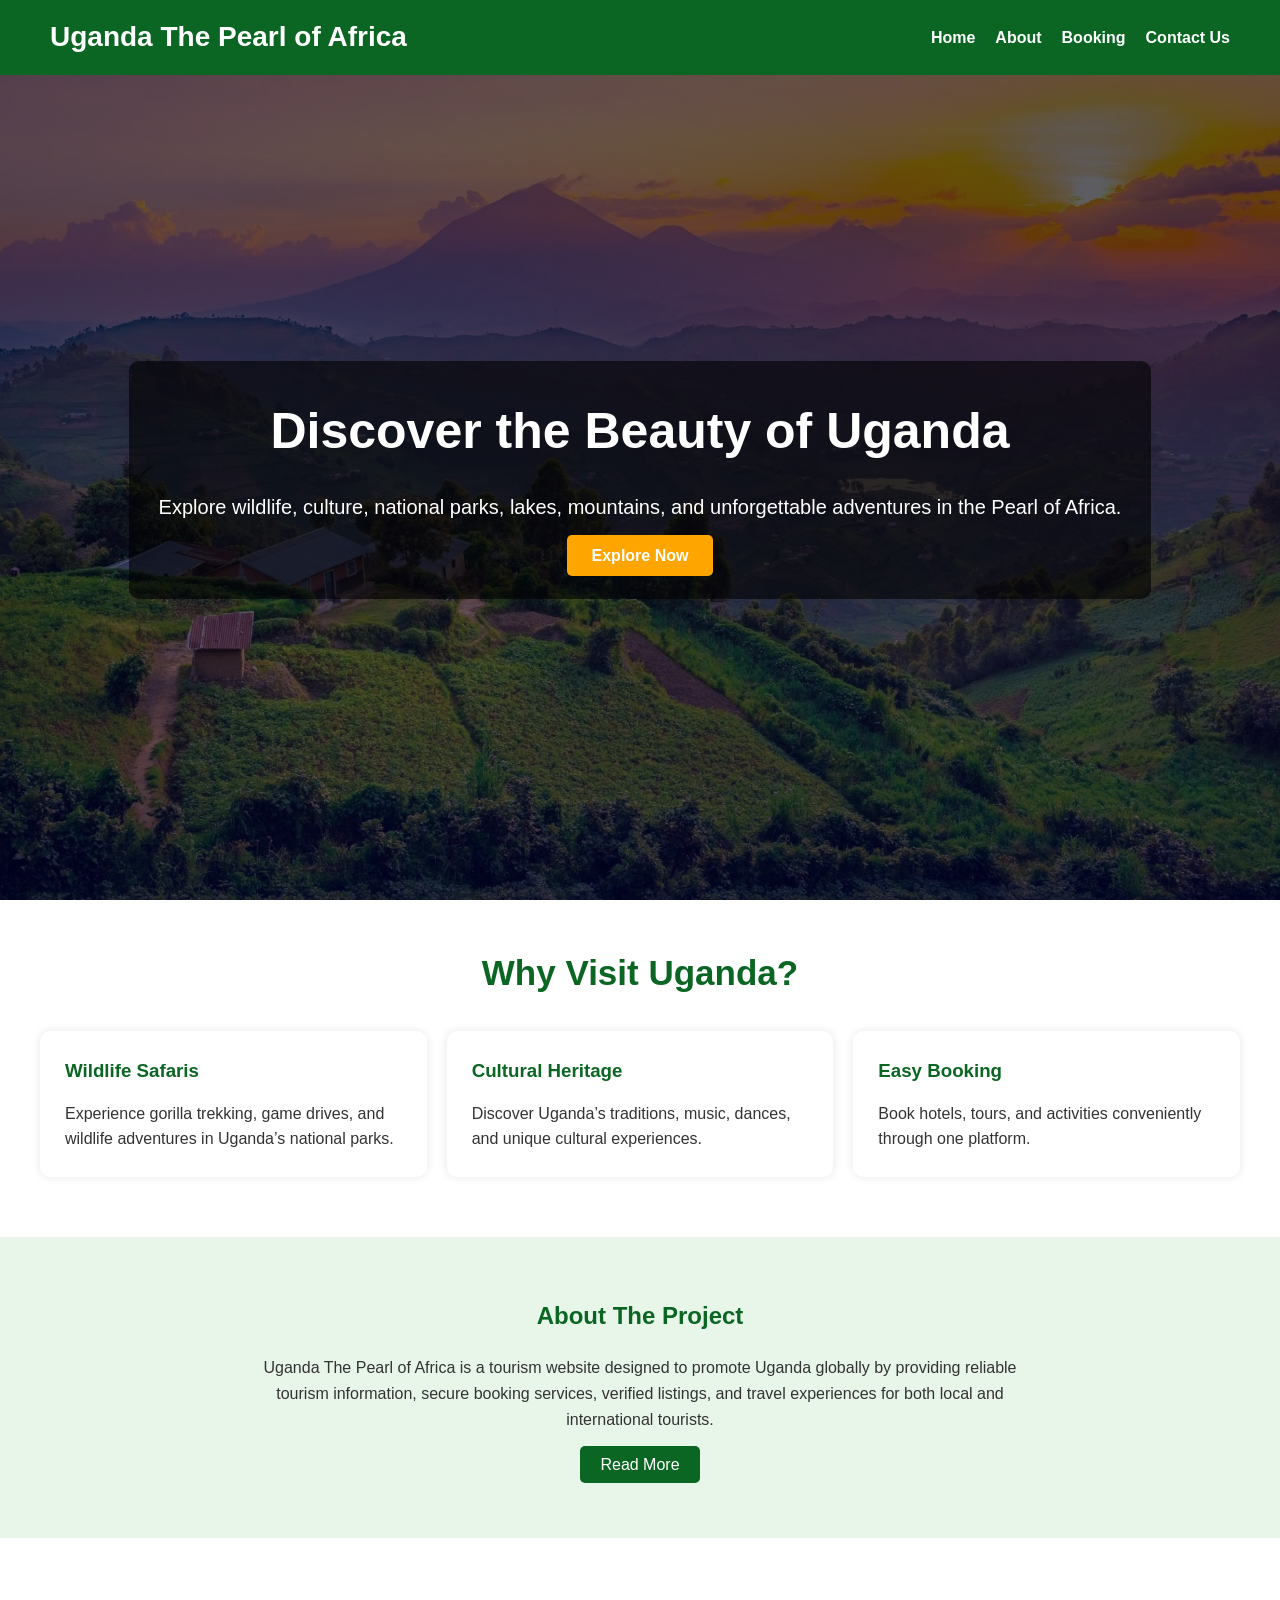
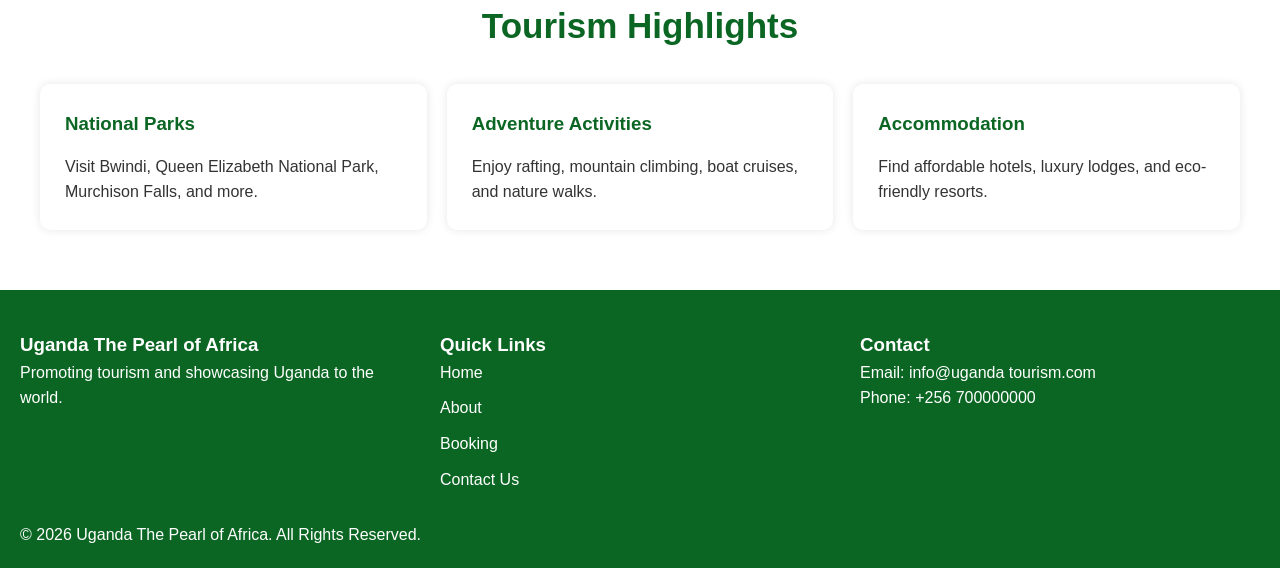
==== index.html @ a4548342 "Add files via upload" ====
<!DOCTYPE html>
<html lang="en">
<head>
    <meta charset="UTF-8" />
    <meta name="viewport" content="width=device-width, initial-scale=1.0" />
    <title>Uganda The Pearl of Africa</title>

    <link rel="stylesheet" href="style.css">
</head>

<body>

    <!-- HEADER -->
    <header class="header">

        <div class="logo">
            <h1>Uganda The Pearl of Africa</h1>
        </div>

        <nav class="navbar">
            <ul class="nav-links">
                <li><a href="#">Home</a></li>
                <li><a href="#">About</a></li>
                <li><a href="#">Booking</a></li>
                <li><a href="#">Contact Us</a></li>
            </ul>
        </nav>

    </header>

    <!-- HERO SECTION -->
    <section class="hero">

        <div class="hero-content">
            <h2>Discover the Beauty of Uganda</h2>

            <p>
                Explore wildlife, culture, national parks, lakes,
                mountains, and unforgettable adventures in the Pearl of Africa.
            </p>

            <a href="#" class="btn">Explore Now</a>
        </div>

    </section>

    <!-- MAIN CONTENT -->
    <main>

        <!-- FEATURES SECTION -->
        <section class="features">

            <h2 class="section-title">Why Visit Uganda?</h2>

            <div class="feature-container">

                <div class="feature-box">
                    <h3>Wildlife Safaris</h3>
                    <p>
                        Experience gorilla trekking, game drives,
                        and wildlife adventures in Uganda’s national parks.
                    </p>
                </div>

                <div class="feature-box">
                    <h3>Cultural Heritage</h3>
                    <p>
                        Discover Uganda’s traditions, music,
                        dances, and unique cultural experiences.
                    </p>
                </div>

                <div class="feature-box">
                    <h3>Easy Booking</h3>
                    <p>
                        Book hotels, tours, and activities
                        conveniently through one platform.
                    </p>
                </div>

            </div>

        </section>

        <!-- ABOUT PREVIEW -->
        <section class="about-preview">

            <div class="about-text">
                <h2>About The Project</h2>

                <p>
                    Uganda The Pearl of Africa is a tourism website
                    designed to promote Uganda globally by providing
                    reliable tourism information, secure booking services,
                    verified listings, and travel experiences for both
                    local and international tourists.
                </p>

                <a href="#" class="btn-secondary">Read More</a>
            </div>

        </section>

        <!-- TOURISM HIGHLIGHTS -->
        <section class="highlights">

            <h2 class="section-title">Tourism Highlights</h2>

            <div class="highlight-grid">

                <div class="highlight-card">
                    <h3>National Parks</h3>
                    <p>
                        Visit Bwindi, Queen Elizabeth National Park,
                        Murchison Falls, and more.
                    </p>
                </div>

                <div class="highlight-card">
                    <h3>Adventure Activities</h3>
                    <p>
                        Enjoy rafting, mountain climbing,
                        boat cruises, and nature walks.
                    </p>
                </div>

                <div class="highlight-card">
                    <h3>Accommodation</h3>
                    <p>
                        Find affordable hotels, luxury lodges,
                        and eco-friendly resorts.
                    </p>
                </div>

            </div>

        </section>

    </main>

    <!-- FOOTER -->
    <footer class="footer">

        <div class="footer-container">

            <div class="footer-box">
                <h3>Uganda The Pearl of Africa</h3>

                <p>
                    Promoting tourism and showcasing Uganda
                    to the world.
                </p>
            </div>

            <div class="footer-box">
                <h3>Quick Links</h3>

                <ul>
                    <li><a href="#">Home</a></li>
                    <li><a href="#">About</a></li>
                    <li><a href="#">Booking</a></li>
                    <li><a href="#">Contact Us</a></li>
                </ul>
            </div>

            <div class="footer-box">
                <h3>Contact</h3>

                <p>Email: info@uganda tourism.com</p>
                <p>Phone: +256 700000000</p>
            </div>

        </div>

        <p class="copyright">
            &copy; 2026 Uganda The Pearl of Africa. All Rights Reserved.
        </p>

    </footer>

</body>
</html>
---- style.css ----
/* UNIVERSAL STYLING */

*{
    margin: 0;
    padding: 0;
    box-sizing: border-box;
}

body{
    font-family: Arial, Helvetica, sans-serif;
    line-height: 1.6;
    background-image:linear-gradient(rgba(0,0,0,0.6),rgba(0,0,50,0.6)),url("/background2.jpg");
    background-size: cover;
    background-position:center;
    background-repeat: no-repeat;
    background-attachment: fixed;
    /* background-color: #f4f4f4; */
    color: #333;
}

/* HEADER */

.header{
     background-color: #0b6623; 
    color: white;

    display: flex;
    justify-content: space-between;
    align-items: center;

    padding: 15px 50px;
}

.logo h1{
    font-size: 28px;
}

.nav-links{
    list-style: none;
    display: flex;
    gap: 20px;
}

.nav-links a{
    text-decoration: none;
    color: white;
    font-weight: bold;
}

.nav-links a:hover{
    color: yellow;
}

/* HERO SECTION */

.hero{
    background-image: url("uganda.jpg");
    background-size: cover;
    background-position: center;

    height: 90vh;

    display: flex;
    justify-content: center;
    align-items: center;

    text-align: center;
    color: white;

    padding: 20px;
}

.hero-content{
    background-color: rgba(0,0,0,0.6);
    padding: 30px;
    border-radius: 10px;
}

.hero-content h2{
    font-size: 50px;
    margin-bottom: 20px;
}

.hero-content p{
    font-size: 20px;
    margin-bottom: 20px;
}

.btn{
    background-color: orange;
    color: white;
    padding: 12px 25px;
    text-decoration: none;
    border-radius: 5px;
    font-weight: bold;
}

.btn:hover{
    background-color: darkorange;
}

/* SECTION TITLE */

.section-title{
    text-align: center;
    margin-bottom: 30px;
    font-size: 35px;
    color: #0b6623;
}

/* FEATURES */

.features{
    padding: 60px 40px;
}

.feature-container{
    display: flex;
    gap: 20px;
}

.feature-box{
    background-color: white;
    padding: 25px;
    border-radius: 10px;
    flex: 1;
    box-shadow: 0 0 10px rgba(0,0,0,0.1);
}

.feature-box h3{
    margin-bottom: 15px;
    color: #0b6623;
}

/* ABOUT PREVIEW */

.about-preview{
    background-color: #e8f5e9;
    padding: 60px 40px;
    text-align: center;
}

.about-text h2{
    margin-bottom: 20px;
    color: #0b6623;
}

.about-text p{
    max-width: 800px;
    margin: auto;
    margin-bottom: 20px;
}

.btn-secondary{
    background-color: #0b6623;
    color: white;
    padding: 10px 20px;
    text-decoration: none;
    border-radius: 5px;
}

.btn-secondary:hover{
    background-color: #084d1a;
}

/* HIGHLIGHTS */

.highlights{
    padding: 60px 40px;
}

.highlight-grid{
    display: grid;
    grid-template-columns: repeat(3, 1fr);
    gap: 20px;
}

.highlight-card{
    background-color: white;
    padding: 25px;
    border-radius: 10px;
    box-shadow: 0 0 10px rgba(0,0,0,0.1);
}

.highlight-card h3{
    margin-bottom: 15px;
    color: #0b6623;
}

/* FOOTER */

.footer{
    background-color: #0b6623;
    color: white;
    padding: 40px 20px 20px;
}

.footer-container{
    display: flex;
    justify-content: space-between;
    gap: 20px;
    margin-bottom: 20px;
}

.footer-box{
    flex: 1;
}

.footer-box ul{
    list-style: none;
}

.footer-box ul li{
    margin-bottom: 10px;
}

.footer-box ul li a{
    color: white;
    text-decoration: none;
}

.footer-box ul li a:hover{
    color: yellow;
}

copyright{
    text-align: center;
}


/* TABLET RESPONSIVENESS */


@media(max-width: 992px){

    .header{
        flex-direction: column;
        text-align: center;
    }

    .nav-links{
        margin-top: 15px;
        flex-wrap: wrap;
        justify-content: center;
    }

    .feature-container{
        flex-direction: column;
    }

    .highlight-grid{
        grid-template-columns: repeat(2,1fr);
    }

    .footer-container{
        flex-direction: column;
    }

    .hero-content h2{
        font-size: 40px;
    }
}


/* PHONE RESPONSIVENESS */


@media(max-width: 600px){

    .header{
        padding: 15px 20px;
    }

    .logo h1{
        font-size: 22px;
    }

    .nav-links{
        flex-direction: column;
        gap: 10px;
    }

    .hero{
        height: 70vh;
    }

    .hero-content h2{
        font-size: 30px;
    }

    .hero-content p{
        font-size: 16px;
    }

    .features,
    .about-preview,
    .highlights{
        padding: 40px 20px;
    }

    .highlight-grid{
        grid-template-columns: 1fr;
    }

    .section-title{
        font-size: 28px;
    }
}
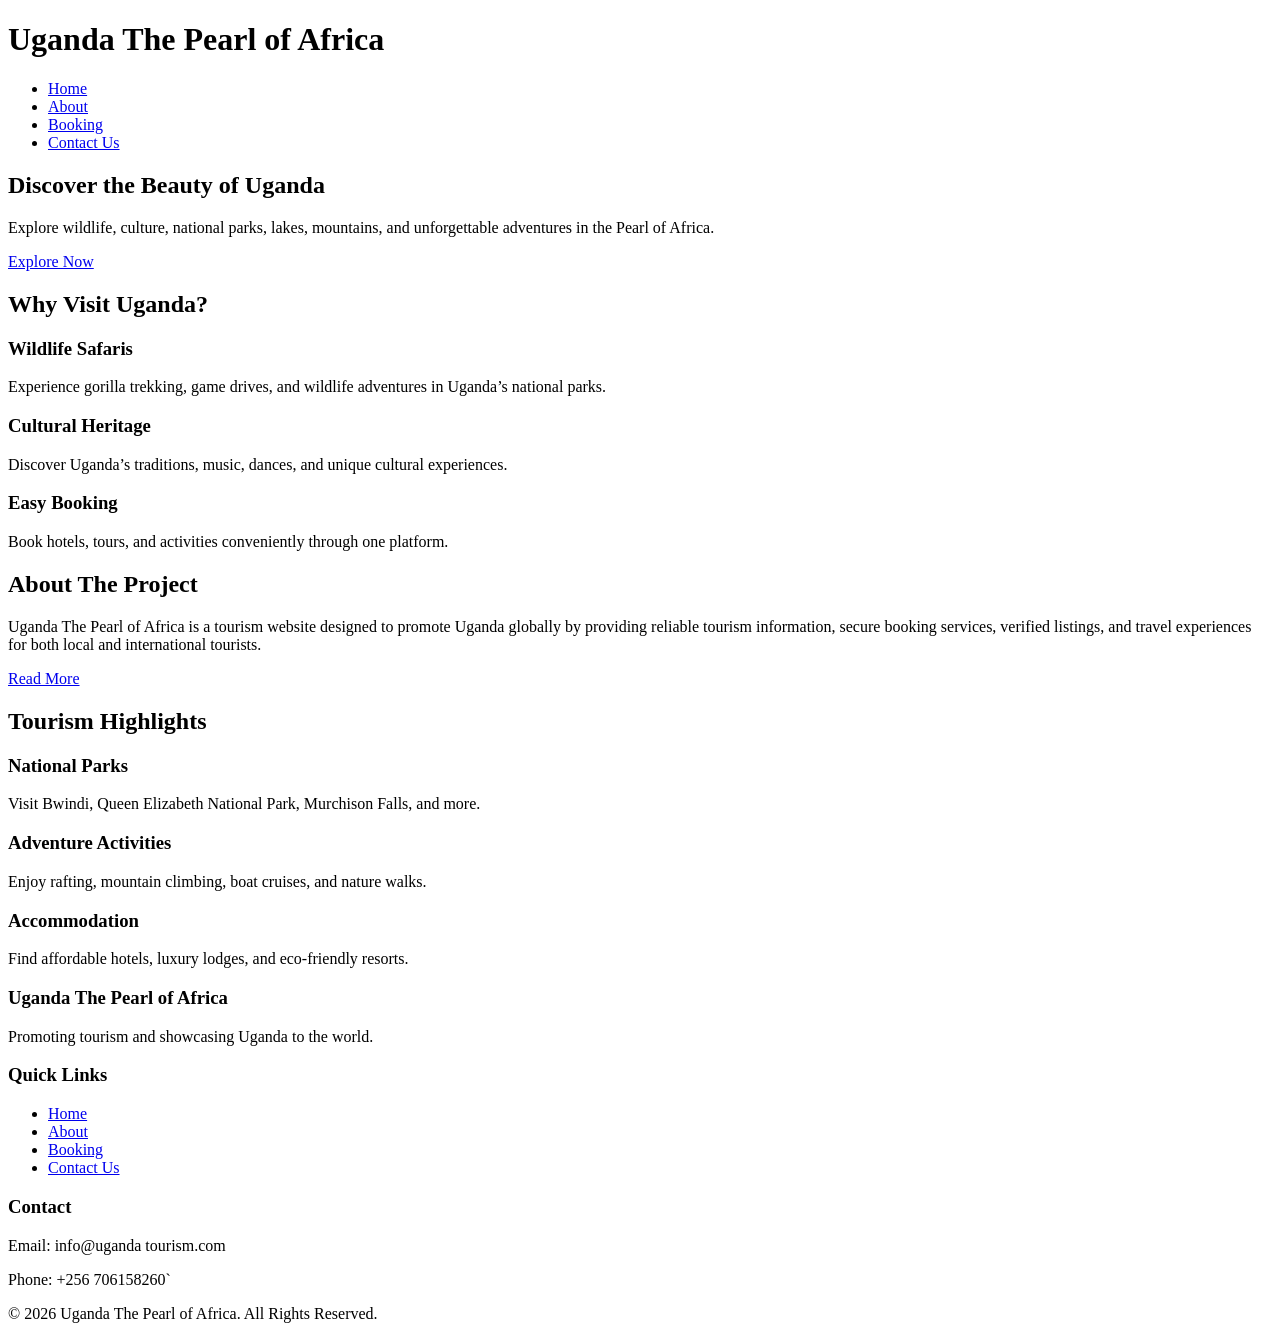
==== commit 58a16c6f: "Add files via upload" ====
--- a/index.html
+++ b/index.html
@@ -14,15 +14,16 @@
     <header class="header">
 
         <div class="logo">
+            <!-- <img src="Uganda1.png" alt="UgandaFlag" class="logo-img"> -->
             <h1>Uganda The Pearl of Africa</h1>
         </div>
 
         <nav class="navbar">
             <ul class="nav-links">
-                <li><a href="#">Home</a></li>
-                <li><a href="#">About</a></li>
+                <li><a href="index.html">Home</a></li>
+                <li><a href="about.html">About</a></li>
                 <li><a href="#">Booking</a></li>
-                <li><a href="#">Contact Us</a></li>
+                <li><a href="contact.html">Contact Us</a></li>
             </ul>
         </nav>
 
@@ -39,7 +40,7 @@
                 mountains, and unforgettable adventures in the Pearl of Africa.
             </p>
 
-            <a href="#" class="btn">Explore Now</a>
+            <a href="about.html" class="btn">Explore Now</a>
         </div>
 
     </section>
@@ -167,7 +168,7 @@
                 <h3>Contact</h3>
 
                 <p>Email: info@uganda tourism.com</p>
-                <p>Phone: +256 700000000</p>
+                <p>Phone: +256 706158260`</p>
             </div>
 
         </div>
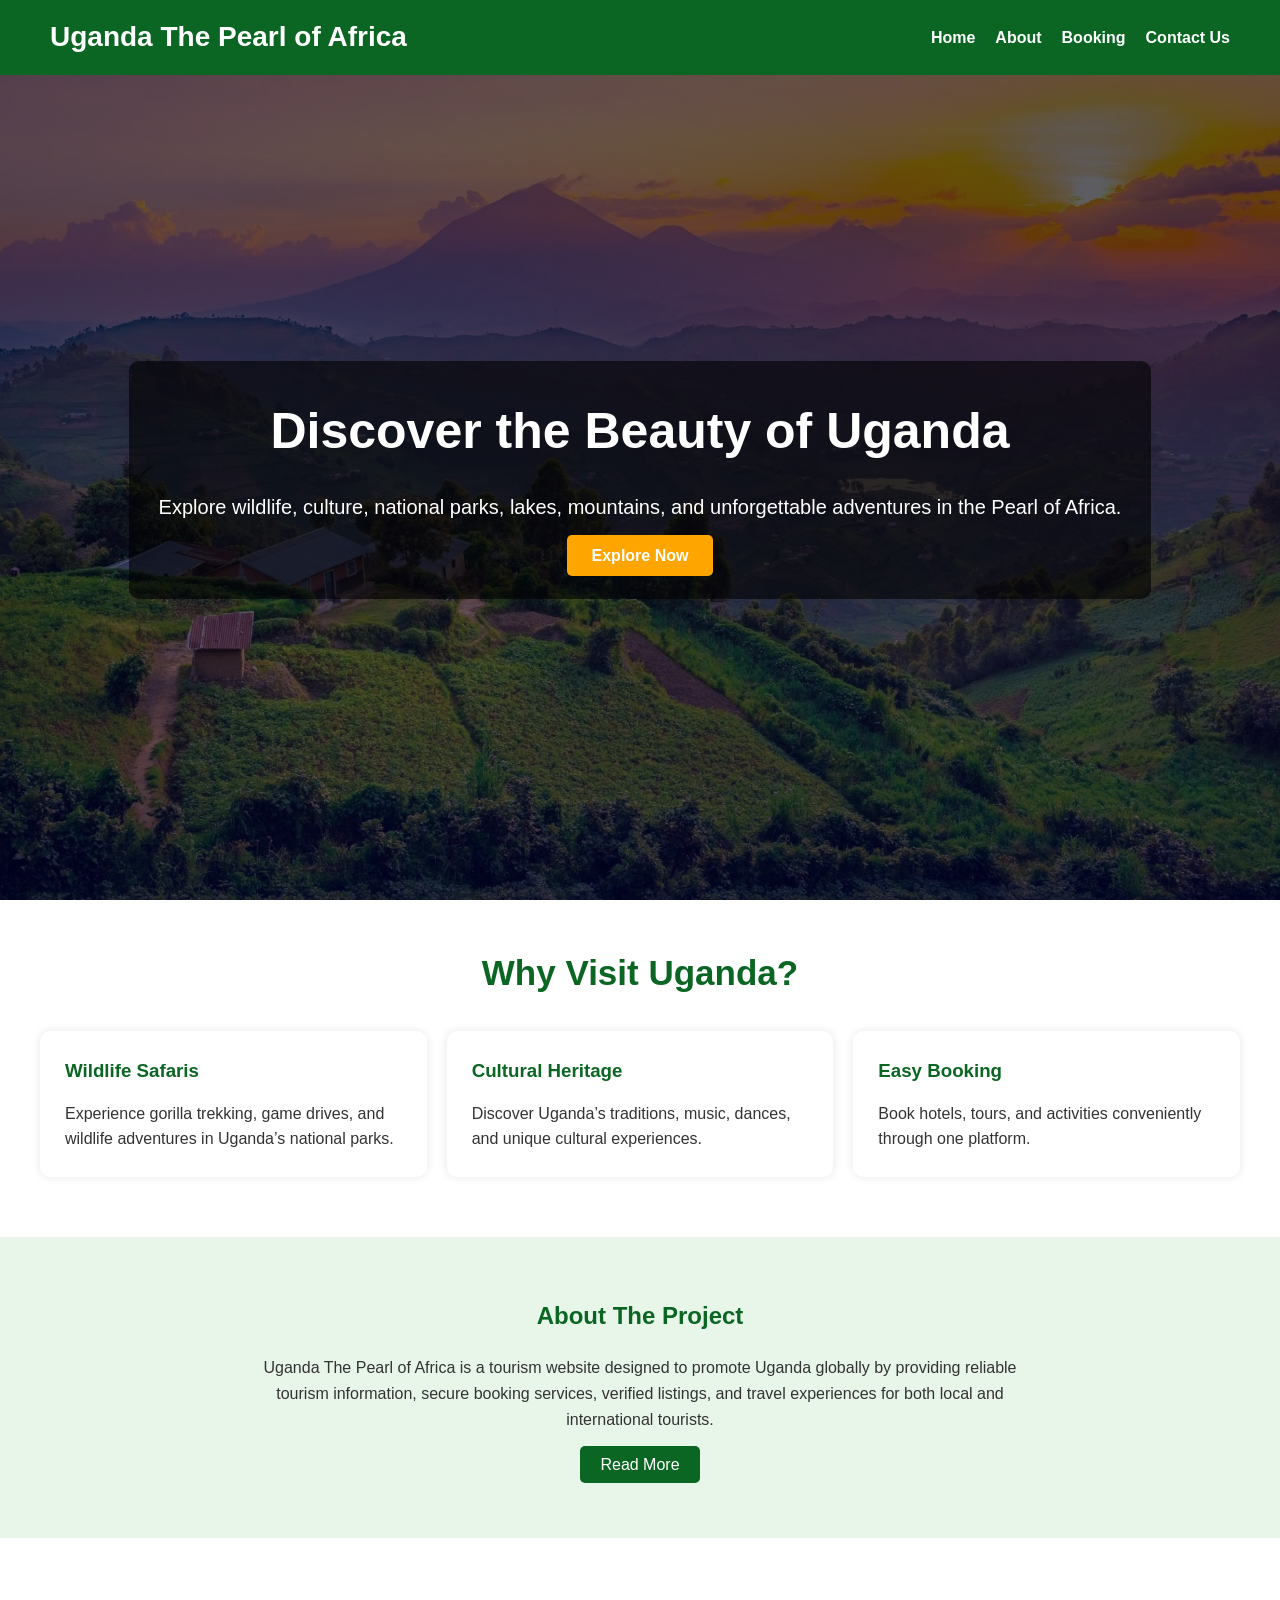
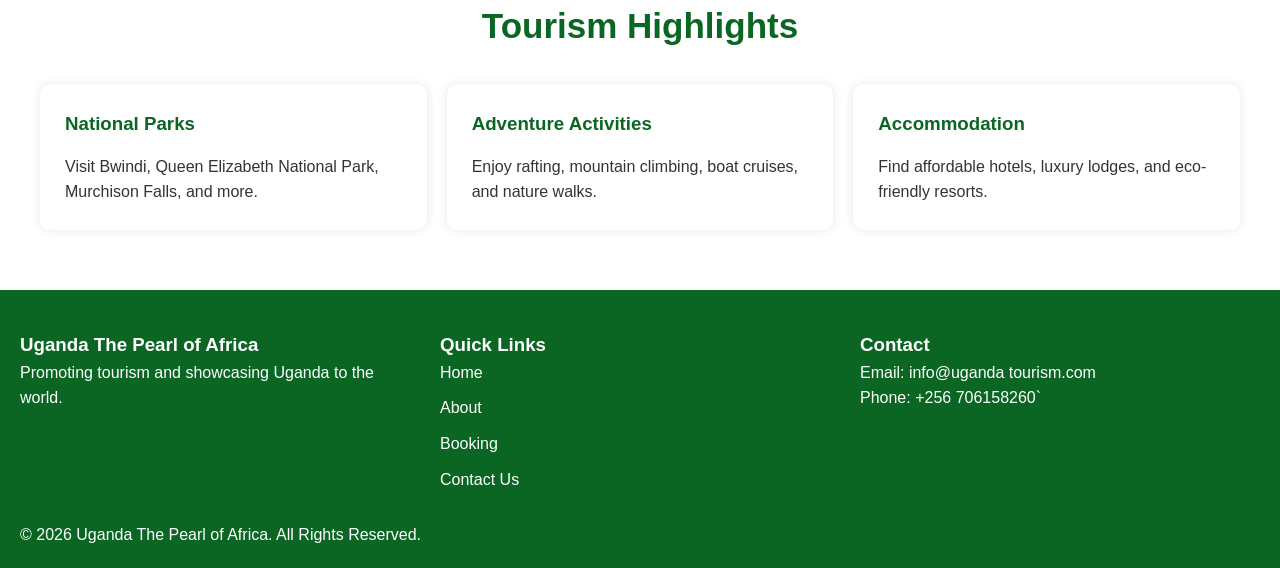
==== commit ff211250: "Update index.html" ====
--- a/index.html
+++ b/index.html
@@ -22,7 +22,7 @@
             <ul class="nav-links">
                 <li><a href="index.html">Home</a></li>
                 <li><a href="about.html">About</a></li>
-                <li><a href="#">Booking</a></li>
+                <li><a href="booking.html">Booking</a></li>
                 <li><a href="contact.html">Contact Us</a></li>
             </ul>
         </nav>
@@ -180,4 +180,4 @@
     </footer>
 
 </body>
-</html>+</html>
--- a/style.css
+++ b/style.css
@@ -0,0 +1,321 @@
+/* UNIVERSAL STYLING */
+
+*{
+    margin: 0;
+    padding: 0;
+    box-sizing: border-box;
+}
+
+body{
+    font-family: Arial, Helvetica, sans-serif;
+    line-height: 1.6;
+    background-image:linear-gradient(rgba(0,0,0,0.6),rgba(0,0,50,0.6)),url("Background2.jpg");
+    background-size: cover;
+    background-position:center;
+    background-repeat: no-repeat;
+    background-attachment: fixed;
+    /* background-color: #f4f4f4; */
+    color: #333;
+}
+
+/* HEADER */
+
+.header{
+     background-color: #0b6623; 
+    color: white;
+
+    display: flex;
+    justify-content: space-between;
+    align-items: center;
+    padding: 15px 50px;
+    /* min-height:130px; */
+    /* position: relative; */
+}
+
+/* .logo{ */
+    /* display: flex; */
+    /* align-items: center; */
+/* } */
+
+/* .logo-img{ */
+    /* width:80px; */
+    /* height:80px; */
+    /* object-fit: cover; */
+    /* margin-bottom:10px; */
+/* } */
+
+.logo h1{
+    font-size: 28px;
+}
+
+.nav-links{
+    list-style: none;
+    display: flex;
+    gap: 20px;
+}
+
+.nav-links a{
+    text-decoration: none;
+    color: white;
+    font-weight: bold;
+}
+
+.nav-links a:hover{
+    color: yellow;
+}
+
+/* HERO SECTION */
+
+.hero{
+    background-image: url("uganda.jpg");
+    background-size: cover;
+    background-position: center;
+
+    height: 90vh;
+
+    display: flex;
+    justify-content: center;
+    align-items: center;
+
+    text-align: center;
+    color: white;
+
+    padding: 20px;
+}
+
+.hero-content{
+    background-color: rgba(0,0,0,0.6);
+    padding: 30px;
+    border-radius: 10px;
+}
+
+.hero-content h2{
+    font-size: 50px;
+    margin-bottom: 20px;
+}
+
+.hero-content p{
+    font-size: 20px;
+    margin-bottom: 20px;
+}
+
+.btn{
+    background-color: orange;
+    color: white;
+    padding: 12px 25px;
+    text-decoration: none;
+    border-radius: 5px;
+    font-weight: bold;
+}
+
+.btn:hover{
+    background-color: darkorange;
+}
+
+/* SECTION TITLE */
+
+.section-title{
+    text-align: center;
+    margin-bottom: 30px;
+    font-size: 35px;
+    color: #0b6623;
+}
+
+/* FEATURES */
+
+.features{
+    padding: 60px 40px;
+}
+
+.feature-container{
+    display: flex;
+    gap: 20px;
+}
+
+.feature-box{
+    background-color: white;
+    padding: 25px;
+    border-radius: 10px;
+    flex: 1;
+    box-shadow: 0 0 10px rgba(0,0,0,0.1);
+}
+
+.feature-box h3{
+    margin-bottom: 15px;
+    color: #0b6623;
+}
+
+/* ABOUT PREVIEW */
+
+.about-preview{
+    background-color: #e8f5e9;
+    padding: 60px 40px;
+    text-align: center;
+}
+
+.about-text h2{
+    margin-bottom: 20px;
+    color: #0b6623;
+}
+
+.about-text p{
+    max-width: 800px;
+    margin: auto;
+    margin-bottom: 20px;
+}
+
+.btn-secondary{
+    background-color: #0b6623;
+    color: white;
+    padding: 10px 20px;
+    text-decoration: none;
+    border-radius: 5px;
+}
+
+.btn-secondary:hover{
+    background-color: #084d1a;
+}
+
+/* HIGHLIGHTS */
+
+.highlights{
+    padding: 60px 40px;
+}
+
+.highlight-grid{
+    display: grid;
+    grid-template-columns: repeat(3, 1fr);
+    gap: 20px;
+}
+
+.highlight-card{
+    background-color: white;
+    padding: 25px;
+    border-radius: 10px;
+    box-shadow: 0 0 10px rgba(0,0,0,0.1);
+}
+
+.highlight-card h3{
+    margin-bottom: 15px;
+    color: #0b6623;
+}
+
+/* FOOTER */
+
+.footer{
+    background-color: #0b6623;
+    color: white;
+    padding: 40px 20px 20px;
+}
+
+.footer-container{
+    display: flex;
+    justify-content: space-between;
+    gap: 20px;
+    margin-bottom: 20px;
+}
+
+.footer-box{
+    flex: 1;
+}
+
+.footer-box ul{
+    list-style: none;
+}
+
+.footer-box ul li{
+    margin-bottom: 10px;
+}
+
+.footer-box ul li a{
+    color: white;
+    text-decoration: none;
+}
+
+.footer-box ul li a:hover{
+    color: yellow;
+}
+
+copyright{
+    text-align: center;
+}
+
+
+/* TABLET RESPONSIVENESS */
+
+
+@media(max-width: 992px){
+
+    .header{
+        flex-direction: column;
+        text-align: center;
+    }
+
+    .nav-links{
+        margin-top: 15px;
+        flex-wrap: wrap;
+        justify-content: center;
+    }
+
+    .feature-container{
+        flex-direction: column;
+    }
+
+    .highlight-grid{
+        grid-template-columns: repeat(2,1fr);
+    }
+
+    .footer-container{
+        flex-direction: column;
+    }
+
+    .hero-content h2{
+        font-size: 40px;
+    }
+}
+
+
+/* PHONE RESPONSIVENESS */
+
+
+@media(max-width: 600px){
+
+    .header{
+        padding: 15px 20px;
+    }
+
+    .logo h1{
+        font-size: 22px;
+    }
+
+    .nav-links{
+        flex-direction: column;
+        gap: 10px;
+    }
+
+    .hero{
+        height: 70vh;
+    }
+
+    .hero-content h2{
+        font-size: 30px;
+    }
+
+    .hero-content p{
+        font-size: 16px;
+    }
+
+    .features,
+    .about-preview,
+    .highlights{
+        padding: 40px 20px;
+    }
+
+    .highlight-grid{
+        grid-template-columns: 1fr;
+    }
+
+    .section-title{
+        font-size: 28px;
+    }
+}
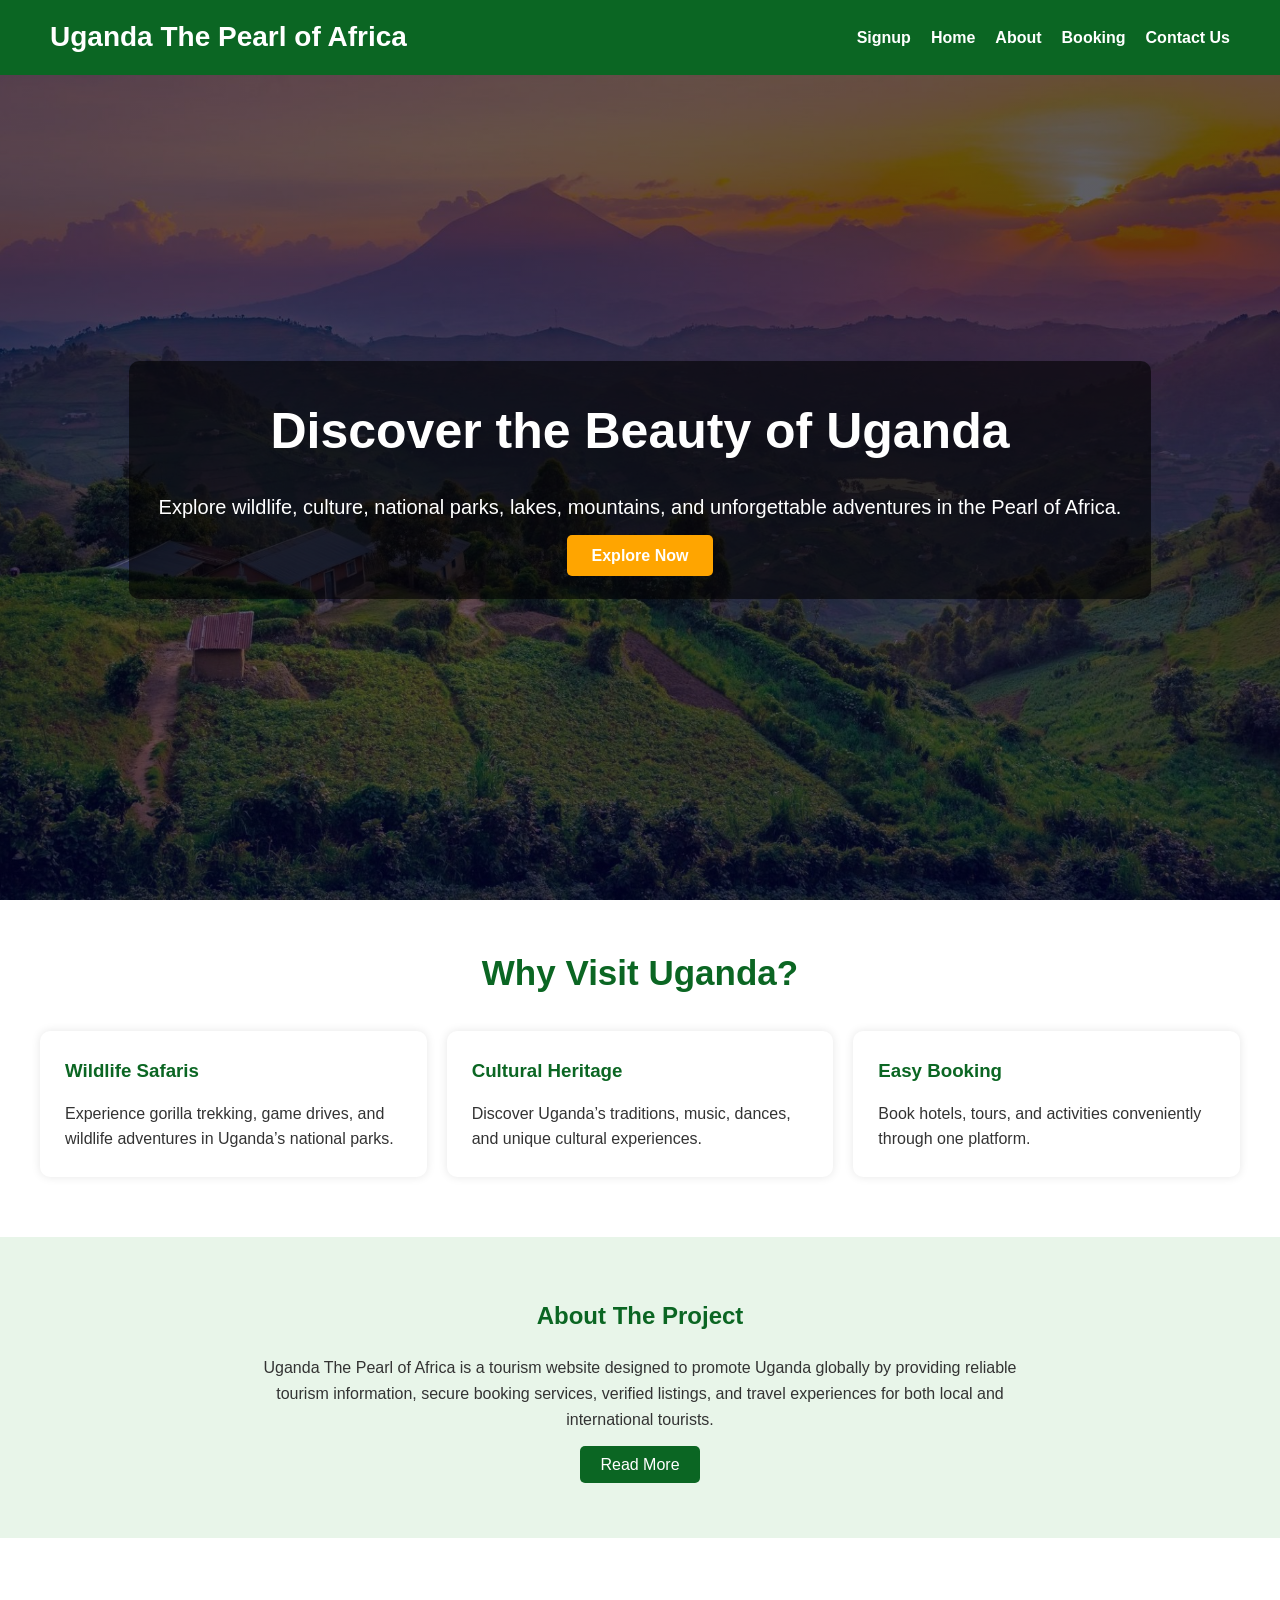
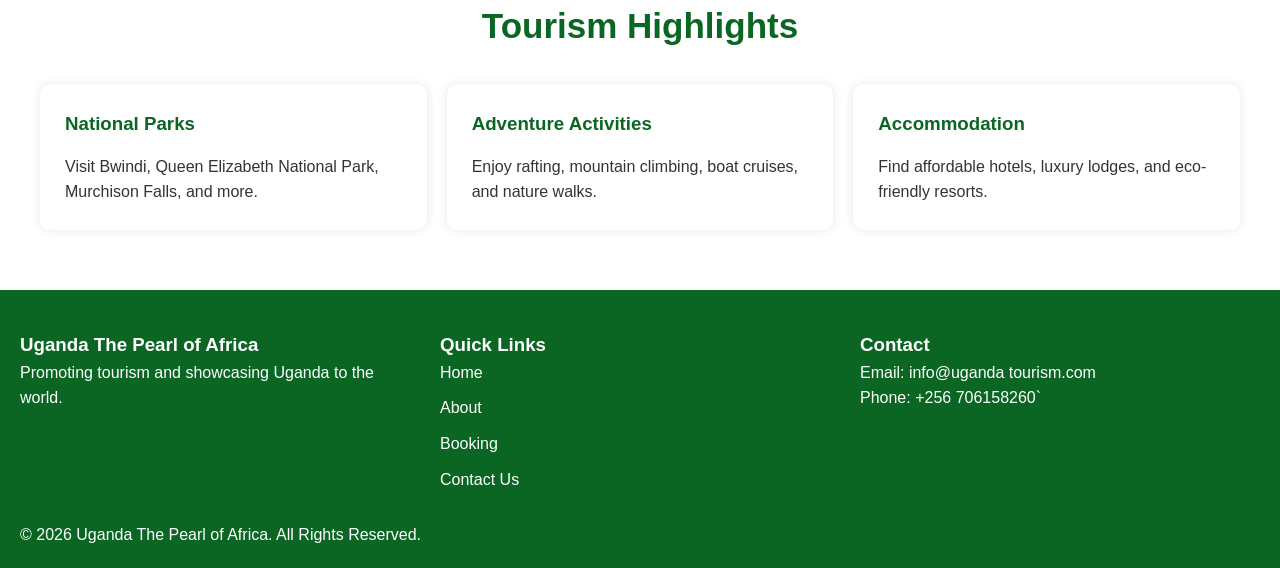
==== commit a5cceb7d: "Add files via upload" ====
--- a/index.html
+++ b/index.html
@@ -20,9 +20,10 @@
 
         <nav class="navbar">
             <ul class="nav-links">
+                <li><a href="longin.html">Signup</a></li>
                 <li><a href="index.html">Home</a></li>
                 <li><a href="about.html">About</a></li>
-                <li><a href="booking.html">Booking</a></li>
+                <li><a href="#">Booking</a></li>
                 <li><a href="contact.html">Contact Us</a></li>
             </ul>
         </nav>
@@ -180,4 +181,4 @@
     </footer>
 
 </body>
-</html>
+</html>
